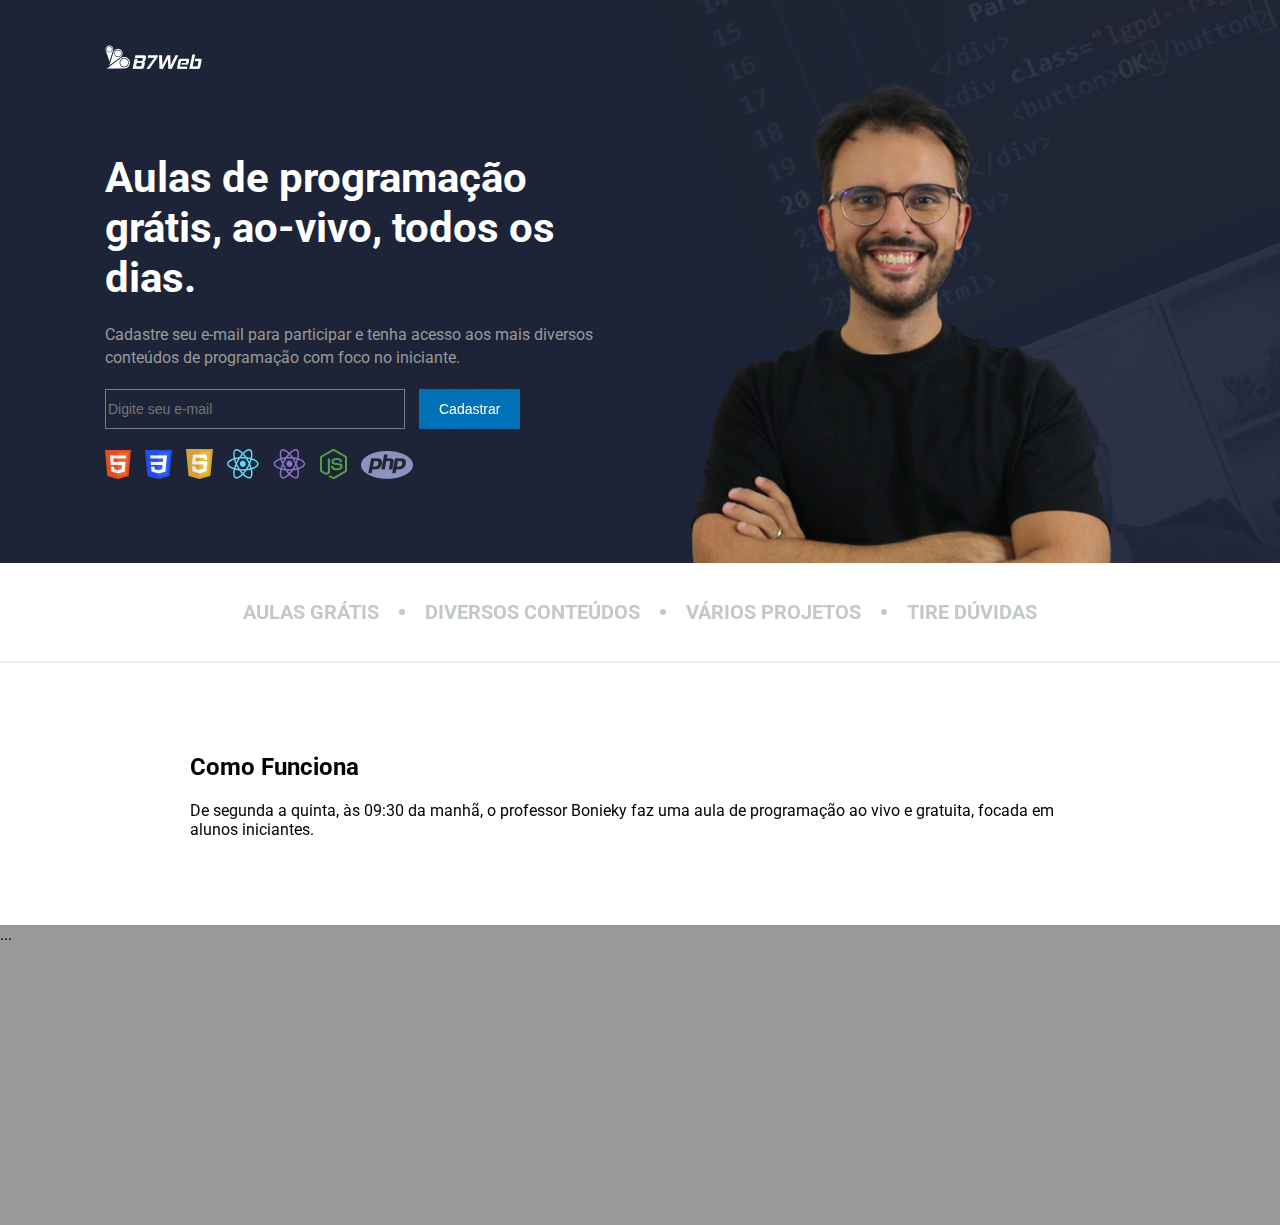
==== index.html @ bc07f40b "Add files via upload" ====
<!DOCTYPE html>
<html lang="en">
<head>
  <meta charset="UTF-8">
  <meta http-equiv="X-UA-Compatible" content="IE=edge">
  <meta name="viewport" content="width=device-width, initial-scale=1.0">
  <title>Página de captura</title>
  <link rel="stylesheet" href="./assets/css/style.css">
  <link rel="stylesheet" href="./assets/css/css.reset">
  <link rel="shortcut icon" href="favicon.ico" type="image/x-icon">
</head>
<body>
  <section class="main">
  <div class="container">
    <header>
      <a href="./"><img src="./assets/images/logo.png" alt="" /></a>
    </header>
    <div class="heroArea">
      <div class="leftside">
      <h1>Aulas de programação grátis, ao-vivo, todos
        os dias.</h1>
      <div class="subtitle">Cadastre seu e-mail para participar e tenha acesso aos mais diversos conteúdos de programação com foco no iniciante.</div>
      <div class="form">
        <form method= "POST" action="https://brweb428.activehosted.com/proc.php" novalidate> 
          <input type="hidden" name="u" value="56" />
          <input type="hidden" name="f" value="56" />
          <input type="hidden" name="s" />
          <input type="hidden" name="c" value="0" />
          <input type="hidden" name="m" value="0" />
          <input type="hidden" name="act" value="sub" />
          <input type="hidden" name="v" value="2" />
          <input type="hidden" name="or" value="897a9dbbe660e73c79266a4a70e39719" />

        <input type="email" name="email" placeholder="Digite seu e-mail" autofocus="autofocus" />
        <button>Cadastrar</button>
      </div>
      <div class="techs">
        <img src="./assets/images/tech/html.png" alt="" />
        <img src="./assets/images/tech/css.png" alt="" />
        <img src="./assets/images/tech/js.png" alt="" />
        <img src="./assets/images/tech/react.png" alt="" />
        <img src="./assets/images/tech/rn.png" alt="" />
        <img src="./assets/images/tech/node.png" alt="" />
        <img src="./assets/images/tech/php.png" alt="" />
      </div>
    </div>
    <div class="rightside"></div>
    </div>
  </div>
</section>
<section class="info">
  <div class="info--text">AULAS GRÁTIS</div>
  <div class="info--circle"></div>
  <div class="info--text">DIVERSOS CONTEÚDOS</div>
  <div class="info--circle"></div>
  <div class="info--text">VÁRIOS PROJETOS</div>
  <div class="info--circle"></div>
  <div class="info--text">TIRE DÚVIDAS</div>
</section>
<section class="instructions">
  <div class="inst-container"> <!--Container das instruções-->
    
    <div class="inst-item">
      <div class="inst-circle"></div>
      <div class="inst-text">
        <h2>Como Funciona</h2>
        <p>De segunda a quinta, às 09:30 da manhã, o professor Bonieky faz uma aula de programação ao vivo e gratuita, focada em alunos iniciantes.</p>
      </div>


    </div>
  </div>
</section>
<footer>
  ...
</footer>
</body>
</html>
---- assets/css/style.css ----
@import url('https://fonts.googleapis.com/css2?family=Roboto:wght@400;500;700&display=swap');

* { box-sizing: border-box;}
body {
   margin: 0;
   padding: 0;
   font-family: 'Roboto', sans-serif;
}
.main {
  background-color: #1D2437;
  background-image: url("../images/bg.png");
}
.container {
   max-width: 1070px; /*largura máxima do container*/
   margin: auto;
   color: #fff;
}
.container .rightside {
   background-image: url("../images/hero.png");
} 
 header {
    padding-top: 45px;
}
.heroArea {
      display:flex ;
}
.heroArea .leftside {
    flex: 1;
}   
.heroArea .leftside h1 {
      font-weight: bold;
      font-size: 42px;
      line-height: 50px;
      margin: 80px 0 20px 0;   
}
.heroArea .leftside .subtitle {
    font-size: 16px;
    line-height: 23px;
    color: #999;
    margin-bottom: 20px;
}
.heroArea .leftside .form {
    margin-bottom: 20px;
}
.heroArea .leftside .form input {
    border: 1px solid rgba(255,255,255,0.4);
    background: transparent;
    height: 40px;
    outline: none;
    color: #FFF;
    font-size: 14px;
    width: 300px;
    padding: 0 , 10px;
 }
.heroArea .leftside .form button { /*proproedade do botão "cadastrar"*/
    height: 40px;
    border: 0;
    background-color: #0071B7;
    color: #FFF;
    font-size: 14px;
    padding: 0 20px;
    margin-left: 10px;
    cursor: pointer; /*Coloca a mão de "clicar" no botão*/
}
.heroArea .leftside .form button:hover { /*quando passar o mouse sobre o botão*/
  opacity: 0.7;
}
.heroArea .leftside .techs {
  margin-bottom: 80px;
}
.heroArea .leftside .techs img {
  margin-right: 10px;
}

.heroArea .rightside {
    flex: 1;
    background-image: url("../images/hero.png");
    background-size: 100% auto;
}

/*** SECTION INFO ***/
.info {
  height: 100px;
  border-bottom: 2px solid #EAEEF1;
  display: flex; /*ficar um lado do outro*/
  justify-content: center; /*itens centralizados*/
  align-items: center; /*centraliza verticalmente*/
}
.info--text {
  font-size: 20px;
  font-weight: bold;
  color: #C2C8CB;
  margin: 0 10px; /*espaçamento nas laterais entre os itens*/
}
.info--circle{
  width: 6px; /*largura*/
  height: 6px; /*altura*/
  background-color: #C2C8CB;
  border-radius: 50%;/*borda livre com 50% da área*/
  margin: 0 10px;
}
/*** SECTION INSTRUCTIONS ***/
.intructions {
}

.inst-container{
  margin: auto;
  max-width: 900px; /*largura máxima*/
  padding: 70px 0; /*espaçamento entre os itens (altura definida) */
}
.inst-item {

}
.inst-circle {

}
.inst-text{
  
}
footer{
  background-color: #999;
  height: 300px;
}
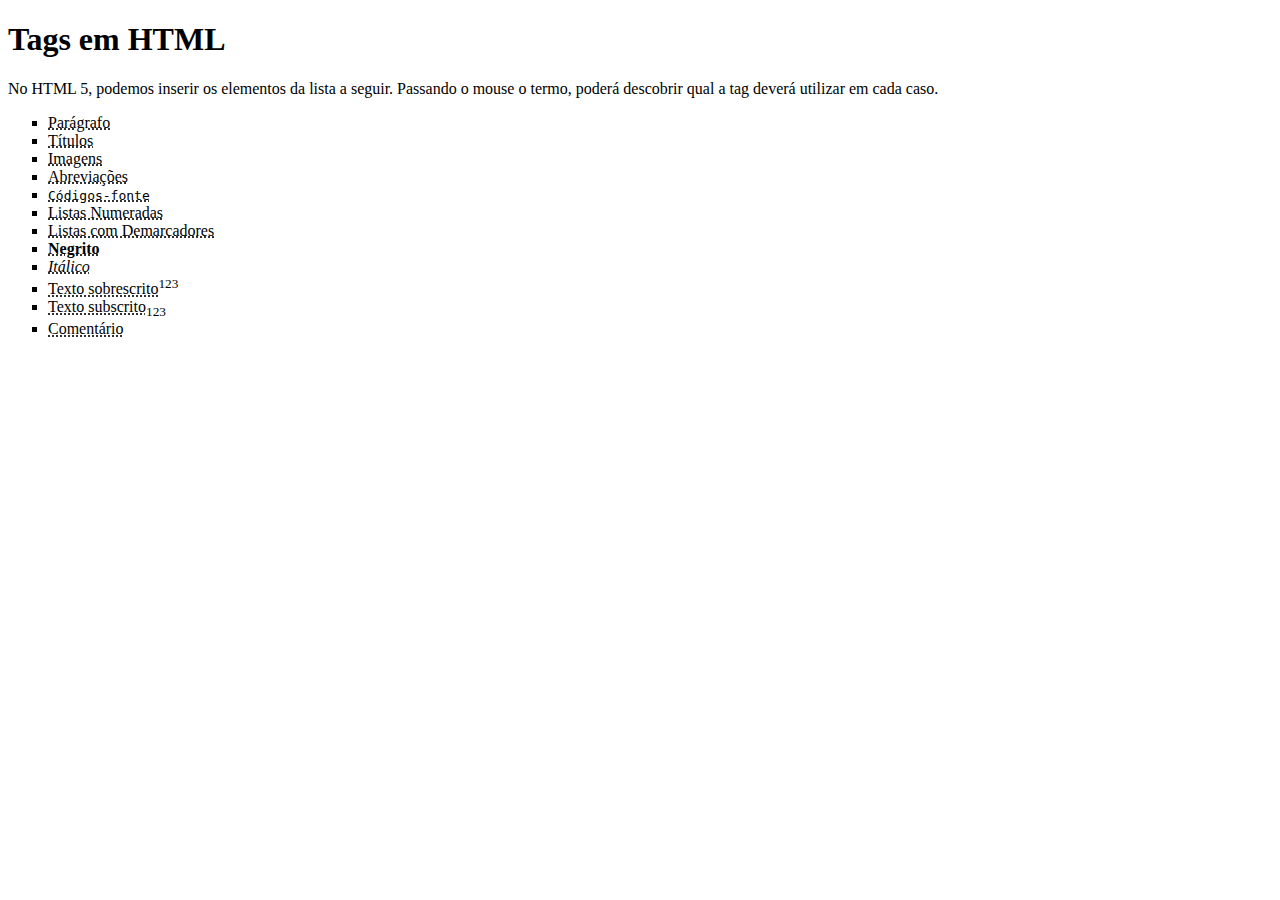
==== commit 2478a320: "Add files via upload" ====
--- a/index.html
+++ b/index.html
@@ -1,78 +1,28 @@
 <!DOCTYPE html>
-<html lang="en">
+<html lang="pt-br">
 <head>
-  <meta charset="UTF-8">
-  <meta http-equiv="X-UA-Compatible" content="IE=edge">
-  <meta name="viewport" content="width=device-width, initial-scale=1.0">
-  <title>Página de captura</title>
-  <link rel="stylesheet" href="./assets/css/style.css">
-  <link rel="stylesheet" href="./assets/css/css.reset">
-  <link rel="shortcut icon" href="favicon.ico" type="image/x-icon">
+    <meta charset="UTF-8">
+    <meta http-equiv="X-UA-Compatible" content="IE=edge">
+    <meta name="viewport" content="width=device-width, initial-scale=1.0">
+    <title>Tags HTML</title>
+    <link rel="shortcut icon" href="favicon.ico" type="image/x-icon">
 </head>
 <body>
-  <section class="main">
-  <div class="container">
-    <header>
-      <a href="./"><img src="./assets/images/logo.png" alt="" /></a>
-    </header>
-    <div class="heroArea">
-      <div class="leftside">
-      <h1>Aulas de programação grátis, ao-vivo, todos
-        os dias.</h1>
-      <div class="subtitle">Cadastre seu e-mail para participar e tenha acesso aos mais diversos conteúdos de programação com foco no iniciante.</div>
-      <div class="form">
-        <form method= "POST" action="https://brweb428.activehosted.com/proc.php" novalidate> 
-          <input type="hidden" name="u" value="56" />
-          <input type="hidden" name="f" value="56" />
-          <input type="hidden" name="s" />
-          <input type="hidden" name="c" value="0" />
-          <input type="hidden" name="m" value="0" />
-          <input type="hidden" name="act" value="sub" />
-          <input type="hidden" name="v" value="2" />
-          <input type="hidden" name="or" value="897a9dbbe660e73c79266a4a70e39719" />
-
-        <input type="email" name="email" placeholder="Digite seu e-mail" autofocus="autofocus" />
-        <button>Cadastrar</button>
-      </div>
-      <div class="techs">
-        <img src="./assets/images/tech/html.png" alt="" />
-        <img src="./assets/images/tech/css.png" alt="" />
-        <img src="./assets/images/tech/js.png" alt="" />
-        <img src="./assets/images/tech/react.png" alt="" />
-        <img src="./assets/images/tech/rn.png" alt="" />
-        <img src="./assets/images/tech/node.png" alt="" />
-        <img src="./assets/images/tech/php.png" alt="" />
-      </div>
-    </div>
-    <div class="rightside"></div>
-    </div>
-  </div>
-</section>
-<section class="info">
-  <div class="info--text">AULAS GRÁTIS</div>
-  <div class="info--circle"></div>
-  <div class="info--text">DIVERSOS CONTEÚDOS</div>
-  <div class="info--circle"></div>
-  <div class="info--text">VÁRIOS PROJETOS</div>
-  <div class="info--circle"></div>
-  <div class="info--text">TIRE DÚVIDAS</div>
-</section>
-<section class="instructions">
-  <div class="inst-container"> <!--Container das instruções-->
-    
-    <div class="inst-item">
-      <div class="inst-circle"></div>
-      <div class="inst-text">
-        <h2>Como Funciona</h2>
-        <p>De segunda a quinta, às 09:30 da manhã, o professor Bonieky faz uma aula de programação ao vivo e gratuita, focada em alunos iniciantes.</p>
-      </div>
-
-
-    </div>
-  </div>
-</section>
-<footer>
-  ...
-</footer>
+    <h1>Tags em HTML</h1>
+    <p>No HTML 5, podemos inserir os elementos da lista a seguir. Passando o mouse o termo, poderá descobrir qual a tag deverá utilizar em cada caso.</p>
+    <ul type="square"> <!--Isso é muito bom para consultar-->
+        <li><abbr title="use a tag <p>">Parágrafo</abbr></li>
+        <li><abbr title="use a tag <h1>">Títulos</abbr></li>
+        <li><abbr title="use a tag <img>">Imagens</abbr></li>
+        <li><abbr title="use a tag <abbr> Obs: é o que faço nessa página, SHOW!">Abreviações</abbr></li>
+        <li><abbr title="Pode usar duas tags: <pre> é exibido em uma fonte da mesma maneira em que o texto original foi disposto no arquivo e <code> em fonte monoespaçada que é a mais importante."><code>Códigos-fonte</code></abbr></li>
+        <li><abbr title="use a tag <ol> type=1">Listas Numeradas</abbr></li>
+        <li><abbr title="use a tag <ul> e <li> para cada item da lista">Listas com Demarcadores</abbr></li></li>
+        <li><abbr title= "não use a tag <b> e sim a tag <strong> como destaque"><strong>Negrito</strong></abbr></li>
+        <li><abbr title= "não use a tag <i> e sim a tag <em> para dar ênfase"><em>Itálico</em></abbr></li>
+        <li><abbr title="use a tag <sup>">Texto sobrescrito</abbr><sup>123</sup></li>
+        <li><abbr title="use a tag <sub>">Texto subscrito</abbr><sub>123</sub></li>
+        <li><abbr title="use a tag <!--comentário--> exelente para explicar o código quando necessário e pode ser consultado">Comentário</abbr></li>
+    </ul>
 </body>
 </html>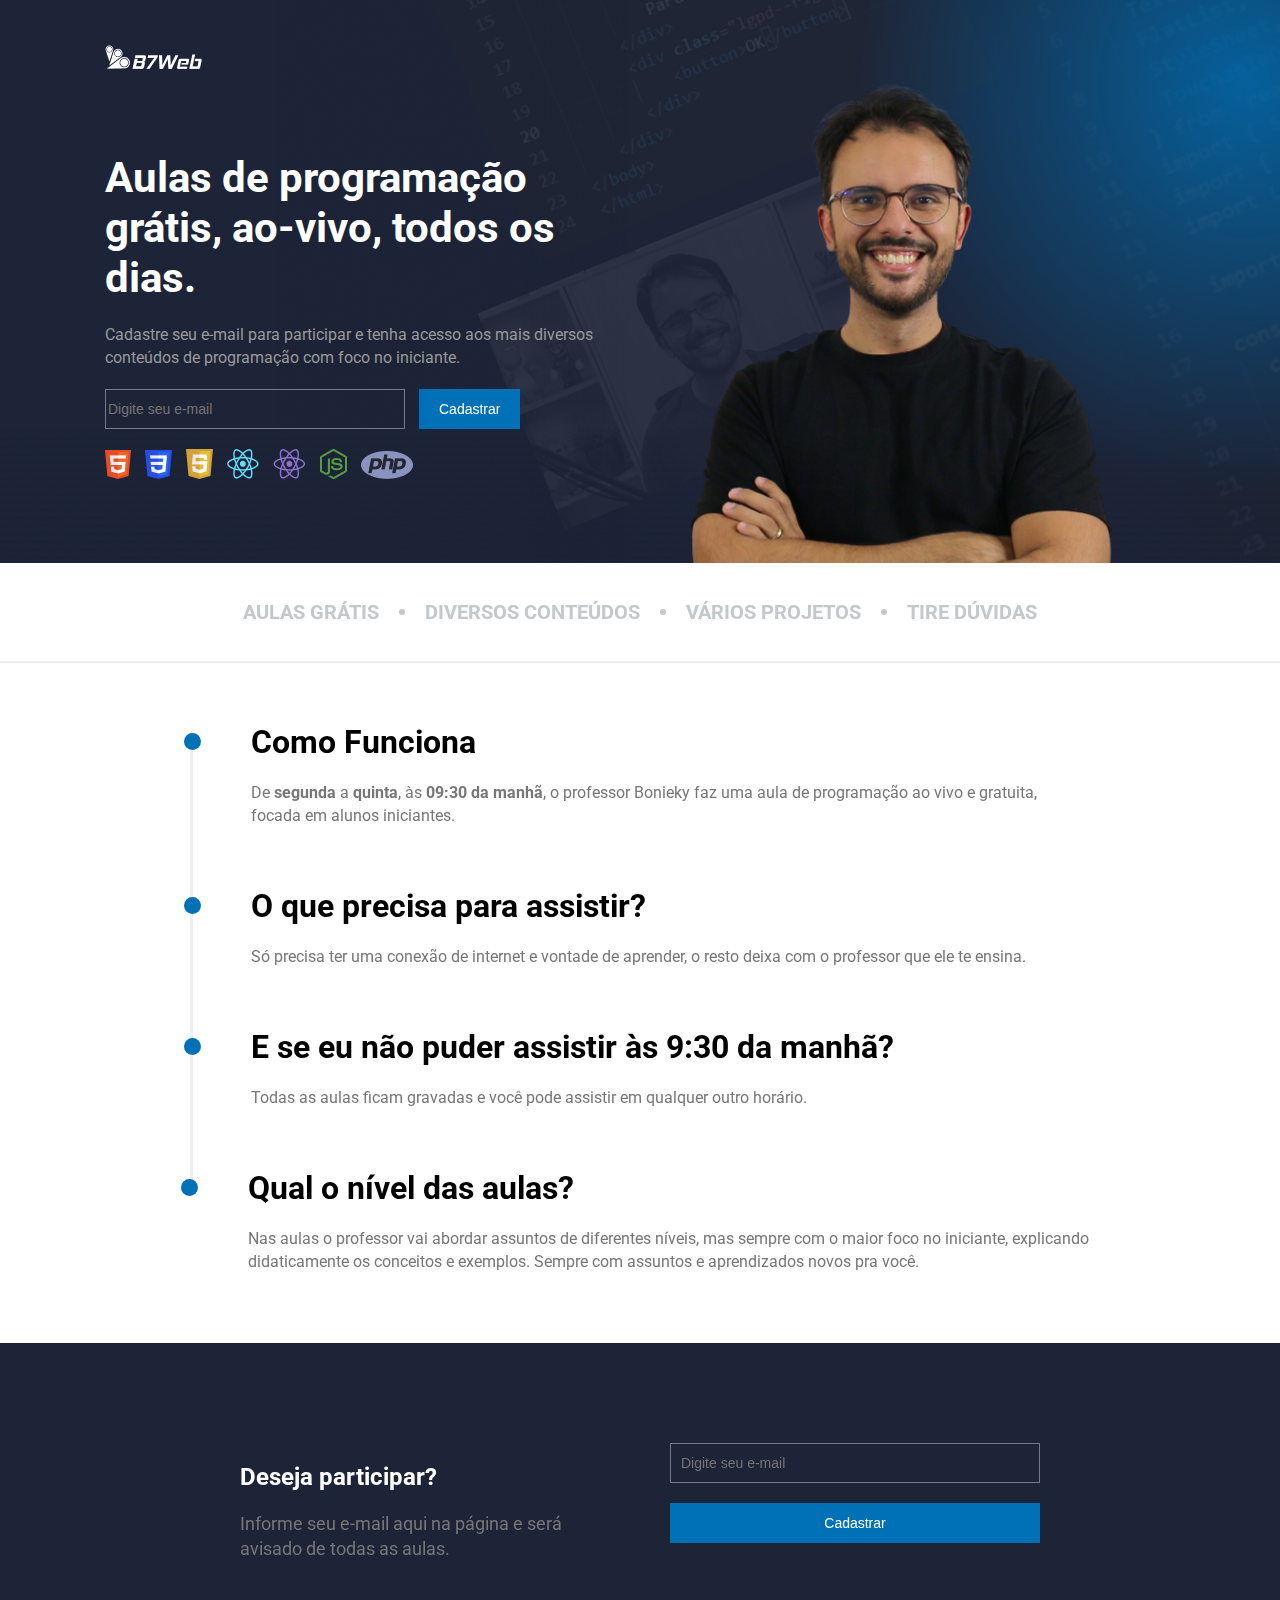
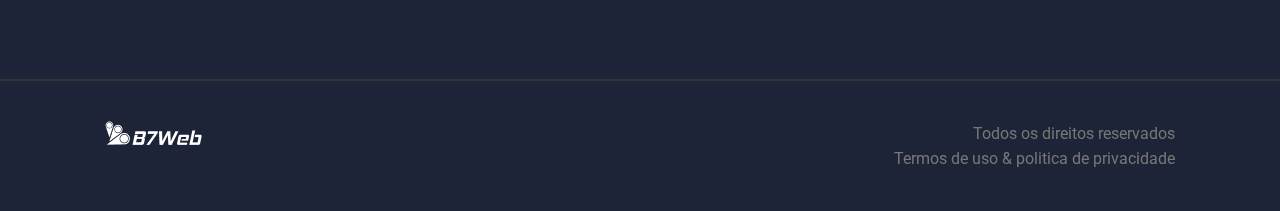
==== commit 4cef820f: "Add files via upload" ====
--- a/index.html
+++ b/index.html
@@ -1,28 +1,130 @@
 <!DOCTYPE html>
-<html lang="pt-br">
+<html lang="en">
 <head>
-    <meta charset="UTF-8">
-    <meta http-equiv="X-UA-Compatible" content="IE=edge">
-    <meta name="viewport" content="width=device-width, initial-scale=1.0">
-    <title>Tags HTML</title>
-    <link rel="shortcut icon" href="favicon.ico" type="image/x-icon">
+  <meta charset="UTF-8">
+  <meta http-equiv="X-UA-Compatible" content="IE=edge">
+  <meta name="viewport" content="width=device-width, initial-scale=1.0">
+  <title>Página de captura</title>
+  <link rel="stylesheet" href="./assets/css/style.css">
+  <link rel="stylesheet" href="./assets/css/css.reset">
+  <link rel="shortcut icon" href="favicon.ico" type="image/x-icon">
 </head>
 <body>
-    <h1>Tags em HTML</h1>
-    <p>No HTML 5, podemos inserir os elementos da lista a seguir. Passando o mouse o termo, poderá descobrir qual a tag deverá utilizar em cada caso.</p>
-    <ul type="square"> <!--Isso é muito bom para consultar-->
-        <li><abbr title="use a tag <p>">Parágrafo</abbr></li>
-        <li><abbr title="use a tag <h1>">Títulos</abbr></li>
-        <li><abbr title="use a tag <img>">Imagens</abbr></li>
-        <li><abbr title="use a tag <abbr> Obs: é o que faço nessa página, SHOW!">Abreviações</abbr></li>
-        <li><abbr title="Pode usar duas tags: <pre> é exibido em uma fonte da mesma maneira em que o texto original foi disposto no arquivo e <code> em fonte monoespaçada que é a mais importante."><code>Códigos-fonte</code></abbr></li>
-        <li><abbr title="use a tag <ol> type=1">Listas Numeradas</abbr></li>
-        <li><abbr title="use a tag <ul> e <li> para cada item da lista">Listas com Demarcadores</abbr></li></li>
-        <li><abbr title= "não use a tag <b> e sim a tag <strong> como destaque"><strong>Negrito</strong></abbr></li>
-        <li><abbr title= "não use a tag <i> e sim a tag <em> para dar ênfase"><em>Itálico</em></abbr></li>
-        <li><abbr title="use a tag <sup>">Texto sobrescrito</abbr><sup>123</sup></li>
-        <li><abbr title="use a tag <sub>">Texto subscrito</abbr><sub>123</sub></li>
-        <li><abbr title="use a tag <!--comentário--> exelente para explicar o código quando necessário e pode ser consultado">Comentário</abbr></li>
-    </ul>
+  <section class="main">
+  <div class="container">
+    <header>
+      <a href="./"><img src="./assets/images/logo.png" alt="" /></a>
+    </header>
+    <div class="heroArea">
+      <div class="leftside">
+      <h1>Aulas de programação grátis, ao-vivo, todos
+        os dias.</h1>
+      <div class="subtitle">Cadastre seu e-mail para participar e tenha acesso aos mais diversos conteúdos de programação com foco no iniciante.</div>
+      <div class="form">
+        <form method= "POST" action="https://brweb428.activehosted.com/proc.php" novalidate> 
+          <input type="hidden" name="u" value="56" />
+          <input type="hidden" name="f" value="56" />
+          <input type="hidden" name="s" />
+          <input type="hidden" name="c" value="0" />
+          <input type="hidden" name="m" value="0" />
+          <input type="hidden" name="act" value="sub" />
+          <input type="hidden" name="v" value="2" />
+          <input type="hidden" name="or" value="897a9dbbe660e73c79266a4a70e39719" />
+
+        <input type="email" name="email" placeholder="Digite seu e-mail" autofocus="autofocus" />
+        <button>Cadastrar</button>
+        </form>
+      </div>
+      <div class="techs">
+        <img src="./assets/images/tech/html.png" alt="" />
+        <img src="./assets/images/tech/css.png" alt="" />
+        <img src="./assets/images/tech/js.png" alt="" />
+        <img src="./assets/images/tech/react.png" alt="" />
+        <img src="./assets/images/tech/rn.png" alt="" />
+        <img src="./assets/images/tech/node.png" alt="" />
+        <img src="./assets/images/tech/php.png" alt="" />
+      </div>
+    </div>
+    <div class="rightside">
+      <div class="rightside-linear" ></div>
+    </div>
+  </div>
+</section>
+<section class="info">
+  <div class="info--text">AULAS GRÁTIS</div>
+  <div class="info--circle"></div>
+  <div class="info--text">DIVERSOS CONTEÚDOS</div>
+  <div class="info--circle"></div>
+  <div class="info--text">VÁRIOS PROJETOS</div>
+  <div class="info--circle"></div>
+  <div class="info--text">TIRE DÚVIDAS</div>
+</section>
+<section class="instructions">
+  <div class="inst-container"> <!--Container das instruções-->
+    
+    <div class="inst-item">
+      <div class="inst-circle"></div>
+      <div class="inst-text">
+        <h2>Como Funciona</h2>
+        <p>De <strong>segunda</strong> a <strong>quinta</strong>, às <strong>09:30 da manhã</strong>, o professor Bonieky faz uma aula de programação ao vivo e gratuita, focada em alunos iniciantes.</p>
+      </div>
+    </div>
+      <div class="inst-item">
+        <div class="inst-circle"></div>
+        <div class="inst-text">
+          <h2>O que precisa para assistir?</h2>
+          <p>Só precisa ter uma conexão de internet e vontade de aprender, o resto deixa com o professor que ele te ensina.</p>
+        </div>
+      </div>
+        <div class="inst-item">
+          <div class="inst-circle"></div>
+          <div class="inst-text">
+            <h2>E se eu não puder assistir às 9:30 da manhã?</h2>
+            <p>Todas as aulas ficam gravadas e você pode assistir em qualquer outro horário.</p>
+          </div>
+        </div>
+          <div class="inst-item">
+            <div class="inst-circle"></div>
+            <div class="inst-text">
+              <h2>Qual o nível das aulas?</h2>
+              <p>Nas aulas o professor vai abordar assuntos de diferentes níveis, mas sempre com o maior foco no iniciante, explicando didaticamente os conceitos e exemplos. Sempre com assuntos e aprendizados novos pra você.</p>
+            </div>
+          </div>
+    </div>
+</section>
+<section class="cta">
+  <div class="cta-container">
+    <div class="cta-left">
+    <h2>Deseja participar?</h2>
+    <p>Informe seu e-mail aqui na página e será avisado de todas as aulas.</p>
+    </div>
+    <div class="cta-right">
+      <form method= "POST" action="https://brweb428.activehosted.com/proc.php" novalidate> 
+        <input type="hidden" name="u" value="56" />
+        <input type="hidden" name="f" value="56" />
+        <input type="hidden" name="s" />
+        <input type="hidden" name="c" value="0" />
+        <input type="hidden" name="m" value="0" />
+        <input type="hidden" name="act" value="sub" />
+        <input type="hidden" name="v" value="2" />
+        <input type="hidden" name="or" value="897a9dbbe660e73c79266a4a70e39719" />
+        
+        <input type="email" name="email" placeholder="Digite seu e-mail"   /> <!-- tirei o autofocus="autofocus"-->
+        <button>Cadastrar</button>
+        </form>
+      </div>
+  </div>                                                 
+  </section>
+  <footer>
+    <div class="footer-container">
+      <div class="footer-left">
+        <a href="./"><img src="./assets/images/logo.png" alt="" /></a>
+      </div>
+      <div class="footer-right">Todos os direitos reservados <br>
+        <a href="google.com"> Termos de uso & politica de privacidade</a>
+
+      </div>
+    </div>
+</footer>
 </body>
 </html>--- a/assets/css/style.css
+++ b/assets/css/style.css
@@ -0,0 +1,274 @@
+@import url('https://fonts.googleapis.com/css2?family=Roboto:wght@400;500;700&display=swap');
+
+* {
+  box-sizing: border-box;
+}
+body {
+  margin: 0;
+  padding: 0;
+  font-family: 'Roboto', sans-serif;
+}
+.main {
+  background-color: #1d2437;
+  background-image: url('../images/bg.png');
+  background-size: cover;
+}
+.container {
+  max-width: 1070px; /*largura máxima do container*/
+  margin: auto;
+  color: #fff;
+}
+.container .rightside {
+  background-image: url('../images/hero.png');
+}
+header {
+  padding-top: 45px;
+}
+.heroArea {
+  display: flex;
+}
+.heroArea .leftside {
+  flex: 1;
+}
+.heroArea .leftside h1 {
+  font-weight: bold;
+  font-size: 42px;
+  line-height: 50px;
+  margin: 80px 0 20px 0;
+}
+.heroArea .leftside .subtitle {
+  font-size: 16px;
+  line-height: 23px;
+  color: #999;
+  margin-bottom: 20px;
+}
+.heroArea .leftside .form {
+  margin-bottom: 20px;
+}
+.heroArea .leftside .form input {
+  border: 1px solid rgba(255, 255, 255, 0.4);
+  background: transparent;
+  height: 40px;
+  outline: none;
+  color: #fff;
+  font-size: 14px;
+  width: 300px;
+  padding: 0, 10px;
+}
+.heroArea .leftside .form button {
+  /*proproedade do botão "cadastrar"*/
+  height: 40px;
+  border: 0;
+  background-color: #0071b7;
+  color: #fff;
+  font-size: 14px;
+  padding: 0 20px;
+  margin-left: 10px;
+  cursor: pointer; /*Coloca a mão de "clicar" no botão*/
+}
+.heroArea .leftside .form button:hover {
+  /*quando passar o mouse sobre o botão*/
+  opacity: 0.7;
+}
+.heroArea .leftside .techs {
+  margin-bottom: 80px;
+}
+.heroArea .leftside .techs img {
+  margin-right: 10px;
+}
+
+.heroArea .rightside {
+  flex: 1;
+  background-image: url('../images/hero.png');
+  background-size: 100% auto;
+}
+
+/*** SECTION INFO ***/
+.info {
+  height: 100px;
+  border-bottom: 2px solid #eaeef1;
+  display: flex; /*ficar um lado do outro*/
+  justify-content: center; /*itens centralizados*/
+  align-items: center; /*centraliza verticalmente*/
+}
+.info--text {
+  font-size: 20px;
+  font-weight: bold;
+  color: #c2c8cb;
+  margin: 0 10px; /*espaçamento nas laterais entre os itens*/
+}
+.info--circle {
+  width: 6px; /*largura*/
+  height: 6px; /*altura*/
+  background-color: #c2c8cb;
+  border-radius: 50%; /*borda livre com 50% da área*/
+  margin: 0 10px;
+}
+
+/*** SECTION INSTRUCTIONS ***/
+.intructions {
+}
+
+.inst-container {
+  margin: auto;
+  max-width: 900px; /*largura máxima*/
+  padding: 70px 0; /*espaçamento entre os itens (altura definida) */
+}
+.inst-item {
+  border-left: 3px solid #ecf0f3; /*borda no bollet point*/
+  display: flex; /*para ficar inst-cicle e inst-text lado a lado*/
+}
+.inst-circle {
+  border-radius: 50%; /*arredondar item (circulo)*/
+  width: 17px; /*largura*/
+  height: 17px; /*altura*/
+  background-color: #0071b7;
+  margin-left: -9px; /*empurrar margem da bolinha para a esquerda mais ou menos a metade do tamanho dela*/
+}
+.inst-text {
+  flex: 1; /*pegar todo espaço disponível*/
+  margin-left: 50px; /*empurrar borda para a esquerda*/
+}
+.inst-text h2 {
+  /*texto h2 dentro do inst-text (corpo da página)*/
+  font-size: 32px;
+  color: #000;
+  margin: -10px 0 20px 0; /* -10px alinha o texto com a bolinha*/
+}
+.inst-text p {
+  /*texto parágrafo dentro do inst-text (corpo da página)*/
+  font-size: 16px;
+  line-height: 23px; /*espaçamento entre as linha*/
+  color: #777; /*preferido deixar uma cor definida com # no lugar de rgba*/
+  margin-bottom: 70px;
+}
+.inst-item:last-child {
+  border: 0; /*ultimo item da lista fica sem borda*/
+}
+.inst-item:last-child p {
+  margin: 0; /*ultimo item do paragrafro fica sem margem*/
+}
+/*** SECTION CTA (Call to Actions ou chamada para ação do usuario) ***/
+.cta {
+  background-color: #1d2437;
+  border-bottom: 2px solid #333;
+}
+.cta-container {
+  margin: auto;
+  max-width: 800px; /*largura máxima*/
+  display: flex; /*faz com que o esquerdo e direito fiquem um ao lado do outro */
+  padding: 100px 0; /*espaço na altura do containet e laterais 0*/
+  color: #FFF;
+}
+.cta-left {
+  flex: 1;
+  margin-right: 30px;
+}
+.cta-right {
+  flex: 1;
+  margin-left: 30px;
+}
+.ctat-left h2 {
+  font-size: 40px;
+  margin: 0;
+}
+.cta-left p {
+  font-size: 18px;
+  line-height: 25px;
+  color: #777;
+}
+.cta-right input {
+  border: 1px solid rgba(255, 255, 255, 0.4);
+  background: transparent;
+  height: 40px;
+  outline: none;
+  color: #fff;
+  font-size: 14px;
+  width: 100%; /* para ficar um embaixo do outro */
+  padding: 0 10px;
+  margin-bottom: 20px; /*espaço a baixo do input*/
+}
+.cta-right button {
+  height: 40px;
+  border: 0;
+  background-color: #0071b7;
+  color: #fff;
+  font-size: 14px;
+  padding: 0 20px;
+  cursor: pointer; /*Coloca a mão de "clicar" no botão*/
+  width: 100%;
+  /*margin-top: 20pt; ou espaço a cima do button (usei espaço a baixo do input usando margin-bottom) */
+}
+.cta-right button:hover {
+  /*quando passar o mouse sobre o botão*/
+  opacity: 0.7;
+}
+
+/*** FOOTER ***/
+footer { /*rodapé*/
+  background-color: #1D2437;
+  color: #FFF;
+}
+.footer-container {
+  display: flex;
+  justify-content: space-between;
+  margin: auto;
+  padding: 40px 0;
+  max-width: 1070px;
+}
+.footer-right {
+  font-size: 16px;
+  color: #777;
+  text-align: right;
+  line-height: 25px;
+}
+.footer-right a {
+  color: #777;
+  text-decoration: none;
+}
+.footer-right a:hover {
+  text-decoration: underline;
+}
+
+/*** RESPONSIVIDADE ***/
+@media (max-width: 1030px) {
+  .main .container {
+    padding: 0 20px;
+  }
+  footer .footer-container {
+    padding-left: 20px;
+    padding-right: 20px;
+  }
+}
+@media (max-width: 900px) {
+.heroArea {
+    flex-direction: column-reverse;
+}
+.heroArea .rightside {
+  height: 400px;
+  flex: none;
+  background-size: auto 100%;
+  background-position-x: center;
+}
+.heroArea .rightside .rightside-linear {
+  width: 100%;
+  height: 100%;
+  background: linear-gradient(360deg, #1D2437 8.92%, rgba(29, 36, 55, 0) 65.85%);
+}
+.heroArea .leftside h1 {
+  margin-top: 0;
+}
+.cta .cta-left {
+  text-align: center;
+  margin-bottom: 30px;
+}
+footer .footer-container {
+  flex-direction: column;
+}
+footer .footer-left{
+  margin-bottom: 30px;;
+}
+footer .footer-right {
+  text-align: center;
+  }
+}